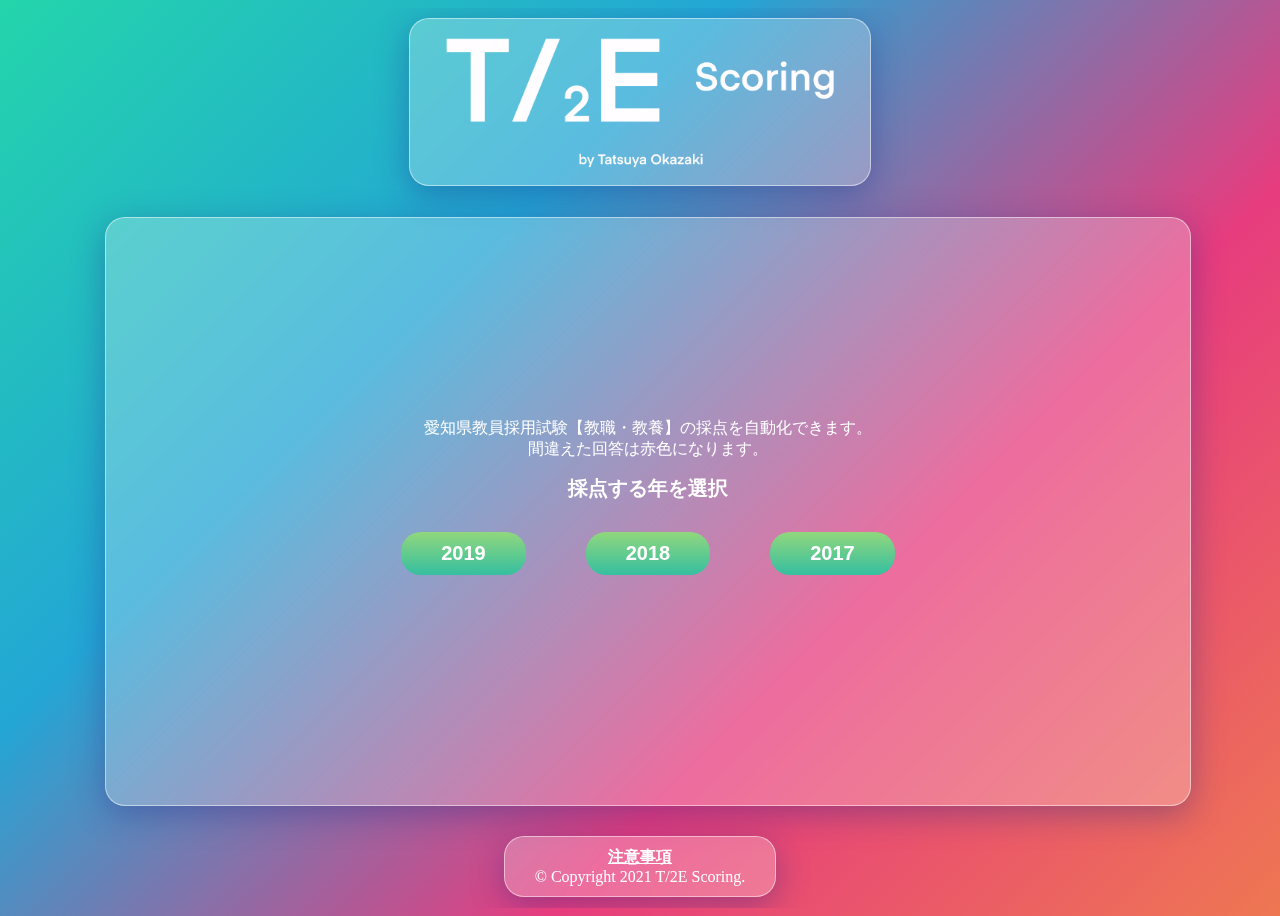
==== docs/index.html @ 24623b27 "一通りの昨日と見た目が完成した。" ====
<!DOCTYPE html>
<html lang="ja">
    <head prefix="og: http://ogp.me/ns#">
        <!-- <meta name="og:url" content="https://tatsuyaokazaki324.github.io/designtools/">
        <meta name="og:title" content="Design Tools">
        <meta name="og:image" content="https://tatsuyaokazaki324.github.io/designtools/ogp.png">
        <meta name="og:description" content="デザイン作成に便利なサイト集">
        <meta name="og:type" content="website">
        <meta name="twitter:card" content="summary_large_image"/> -->
        <!-- 文字コードとindex設定 -->
        <meta charset="UTF-8">
        <meta name=”robots” content=”noindex,nofollow,nosnippet”>
        <meta name="viewport" content="width=device-width, initial-scale=1.0, maximum-scale=1.0, minimum-scale=1.0">
        <!-- faviconの追加 -->
        <!-- <link rel="shortcut icon" type="image/x-icon" href="./favicon.png"> -->
        <title>T/2E Scoring</title>
        <link rel="stylesheet" href="./style/index/index.css">
        <!-- <script type="text/javascript" src="./js/index.js"></script> -->
    </head>
    <body id="body">
        <header id="header">
            <div id="header_frame">
                <img style="width: 400px;" src="./image/title.png">
            </div>
        </header>
        <main id="main">
            <div id="main_frame">
                <div id="form_frame">
                    <span>愛知県教員採用試験【教職・教養】の採点を自動化できます。</span>
                    <span style="margin-bottom: 15px;">間違えた回答は赤色になります。</span>
                    <span style="font-size: 20px; font-weight: 700;">採点する年を選択</span>
                    <div id="btn_frame">
                        <button class="year_btn" type="button" onclick="location.href='./scoring.html#2019'">2019</button>
                        <button class="year_btn" type="button" onclick="location.href='./scoring.html#2018'">2018</button>
                        <button class="year_btn" type="button" onclick="location.href='./scoring.html#2017'">2017</button>
                    </div>
                </div>
            </div>
        </main>
        <footer id="footer">
            <div id="footer_frame">
                <a class="anker" href="./attention.html">注意事項</a>
                © Copyright 2021 T/2E Scoring.
            </div>
        </footer>
    </body>
</html>
---- docs/style/index/index.css ----
@charset "UTF-8";
/* スクロール禁止（PC用） */
html, body {
  overflow: hidden;
}

#body {
  height: 100vh;
  background: linear-gradient(-45deg, #EE7752, #E73C7E, #23A6D5, #23D5AB);
  color: #ffffff;
}

#header {
  display: -webkit-box;
  display: -ms-flexbox;
  display: flex;
  -webkit-box-pack: center;
      -ms-flex-pack: center;
          justify-content: center;
  -webkit-box-align: center;
      -ms-flex-align: center;
          align-items: center;
}

#header #header_frame {
  padding: 10px 30px 10px 30px;
  margin: 10px 0 10px 0;
  background: rgba(255, 255, 255, 0.25);
  -webkit-box-shadow: 0 8px 32px 0 rgba(31, 38, 135, 0.37);
          box-shadow: 0 8px 32px 0 rgba(31, 38, 135, 0.37);
  backdrop-filter: blur(4px);
  -webkit-backdrop-filter: blur(4px);
  border: solid 1px rgba(255, 255, 255, 0.5);
  border-radius: 20px;
  display: -webkit-box;
  display: -ms-flexbox;
  display: flex;
  -webkit-box-pack: center;
      -ms-flex-pack: center;
          justify-content: center;
  -webkit-box-align: center;
      -ms-flex-align: center;
          align-items: center;
}

#main {
  width: 100vw;
  height: 70vh;
  display: -webkit-box;
  display: -ms-flexbox;
  display: flex;
  -webkit-box-pack: center;
      -ms-flex-pack: center;
          justify-content: center;
  -webkit-box-align: center;
      -ms-flex-align: center;
          align-items: center;
}

#main #main_frame {
  width: 80%;
  height: 90%;
  padding: 10px 30px 10px 30px;
  margin: 10px 0 10px 0;
  background: rgba(255, 255, 255, 0.25);
  -webkit-box-shadow: 0 8px 32px 0 rgba(31, 38, 135, 0.37);
          box-shadow: 0 8px 32px 0 rgba(31, 38, 135, 0.37);
  backdrop-filter: blur(4px);
  -webkit-backdrop-filter: blur(4px);
  border: solid 1px rgba(255, 255, 255, 0.5);
  border-radius: 20px;
  display: -webkit-box;
  display: -ms-flexbox;
  display: flex;
  -webkit-box-pack: center;
      -ms-flex-pack: center;
          justify-content: center;
  -webkit-box-align: center;
      -ms-flex-align: center;
          align-items: center;
}

#main #main_frame #form_frame {
  width: 70%;
  height: 90%;
  padding: 10px 30px 10px 30px;
  margin: 10px 0 10px 0;
  display: -webkit-box;
  display: -ms-flexbox;
  display: flex;
  -webkit-box-pack: center;
      -ms-flex-pack: center;
          justify-content: center;
  -webkit-box-align: center;
      -ms-flex-align: center;
          align-items: center;
  -webkit-box-orient: vertical;
  -webkit-box-direction: normal;
      -ms-flex-direction: column;
          flex-direction: column;
}

#main #main_frame #form_frame #btn_frame {
  margin: 20px;
  display: -webkit-box;
  display: -ms-flexbox;
  display: flex;
  -webkit-box-pack: center;
      -ms-flex-pack: center;
          justify-content: center;
  -webkit-box-align: center;
      -ms-flex-align: center;
          align-items: center;
  -webkit-box-orient: horizontal;
  -webkit-box-direction: normal;
      -ms-flex-direction: row;
          flex-direction: row;
}

.year_btn {
  cursor: pointer;
  color: #ffffff;
  font-size: 20px;
  font-weight: 700;
  width: auto;
  height: auto;
  padding: 10px 40px 10px 40px;
  margin: 10px 30px 10px 30px;
  border: none;
  background: -webkit-gradient(linear, left top, left bottom, from(#91d77d), to(#35bfa0));
  background: linear-gradient(#91d77d, #35bfa0);
  border-radius: 20px;
  display: -webkit-box;
  display: -ms-flexbox;
  display: flex;
  -webkit-box-pack: center;
      -ms-flex-pack: center;
          justify-content: center;
  -webkit-box-align: center;
      -ms-flex-align: center;
          align-items: center;
}

.year_btn:hover {
  background: -webkit-gradient(linear, left top, left bottom, from(#35bfa0), to(#91d77d));
  background: linear-gradient(#35bfa0, #91d77d);
}

.year_btn:focus {
  outline: 0;
}

#footer {
  display: -webkit-box;
  display: -ms-flexbox;
  display: flex;
  -webkit-box-pack: center;
      -ms-flex-pack: center;
          justify-content: center;
  -webkit-box-align: center;
      -ms-flex-align: center;
          align-items: center;
}

#footer #footer_frame {
  padding: 10px 30px 10px 30px;
  margin: 10px 0 10px 0;
  background: rgba(255, 255, 255, 0.25);
  -webkit-box-shadow: 0 8px 32px 0 rgba(31, 38, 135, 0.37);
          box-shadow: 0 8px 32px 0 rgba(31, 38, 135, 0.37);
  backdrop-filter: blur(4px);
  -webkit-backdrop-filter: blur(4px);
  border: solid 1px rgba(255, 255, 255, 0.5);
  border-radius: 20px;
  display: -webkit-box;
  display: -ms-flexbox;
  display: flex;
  -webkit-box-pack: center;
      -ms-flex-pack: center;
          justify-content: center;
  -webkit-box-align: center;
      -ms-flex-align: center;
          align-items: center;
  -webkit-box-orient: vertical;
  -webkit-box-direction: normal;
      -ms-flex-direction: column;
          flex-direction: column;
}

.anker {
  color: #ffffff;
  font-weight: 700;
}
/*# sourceMappingURL=index.css.map */
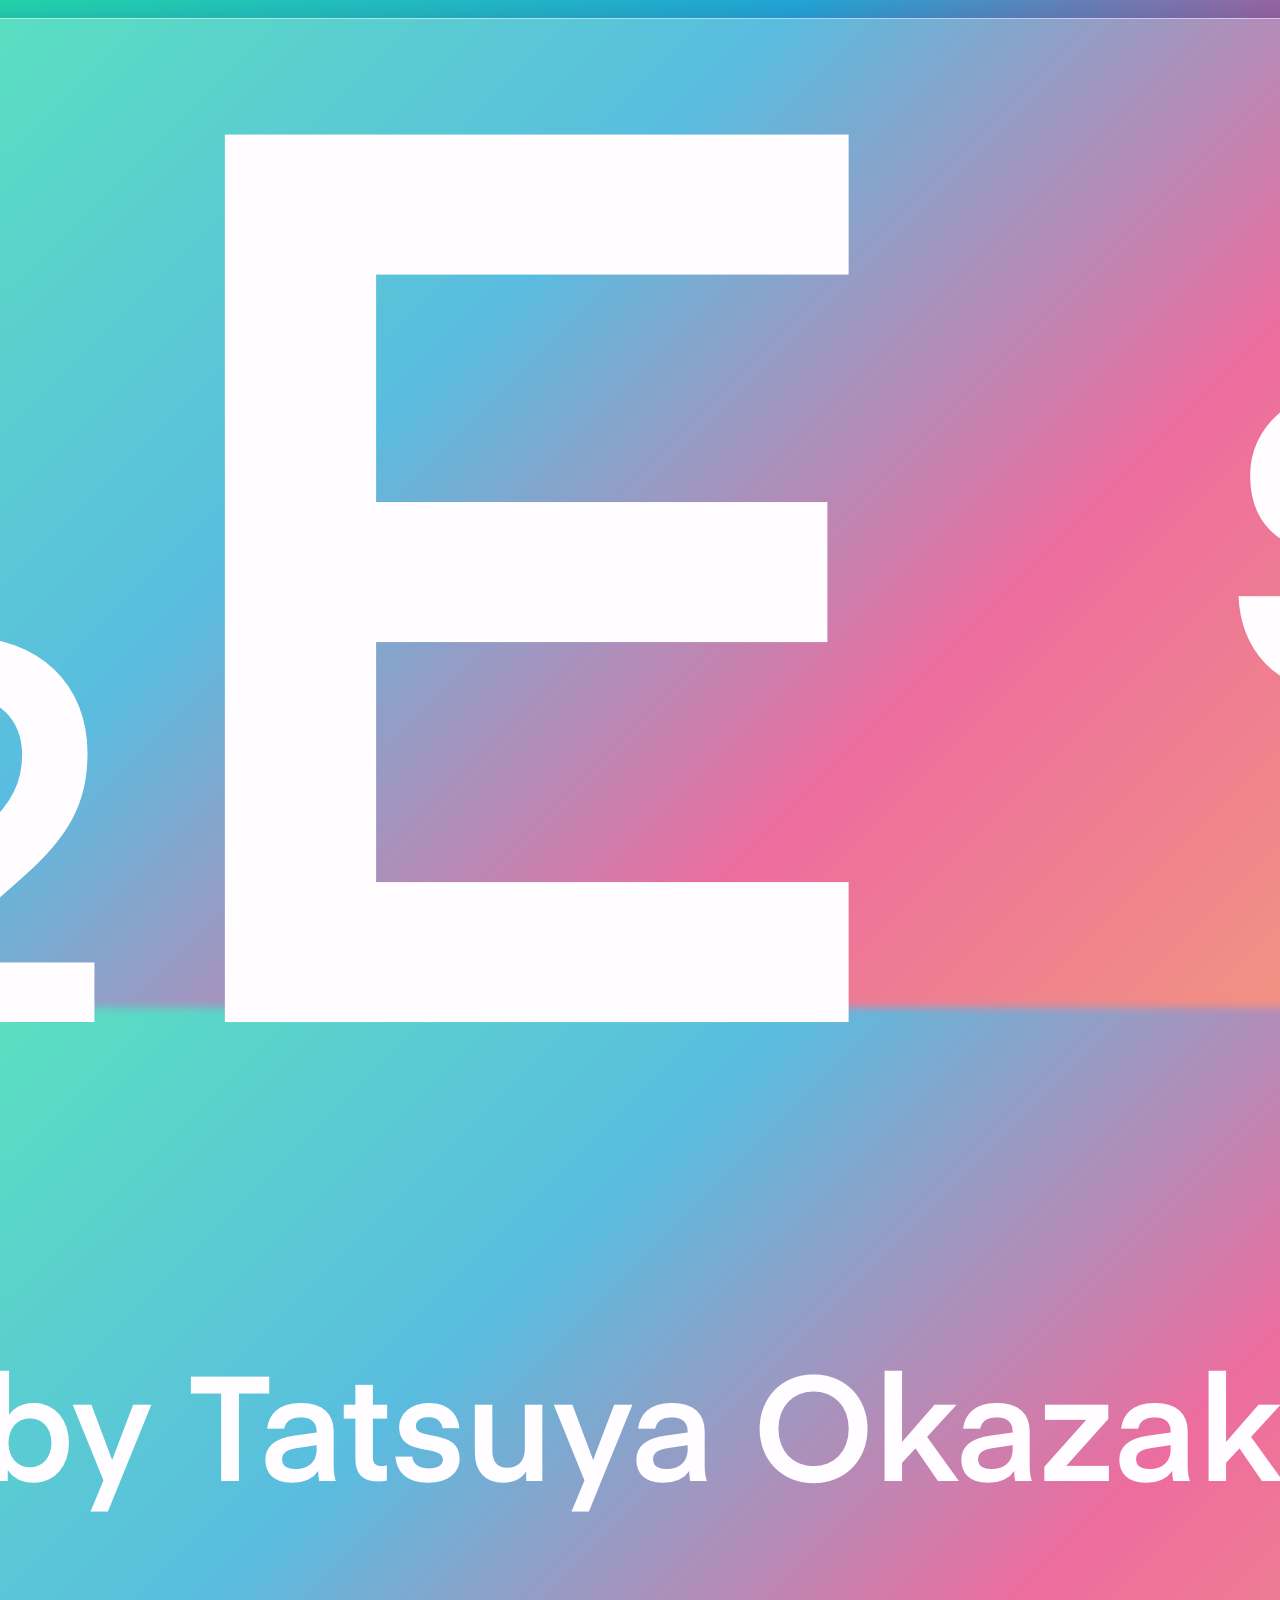
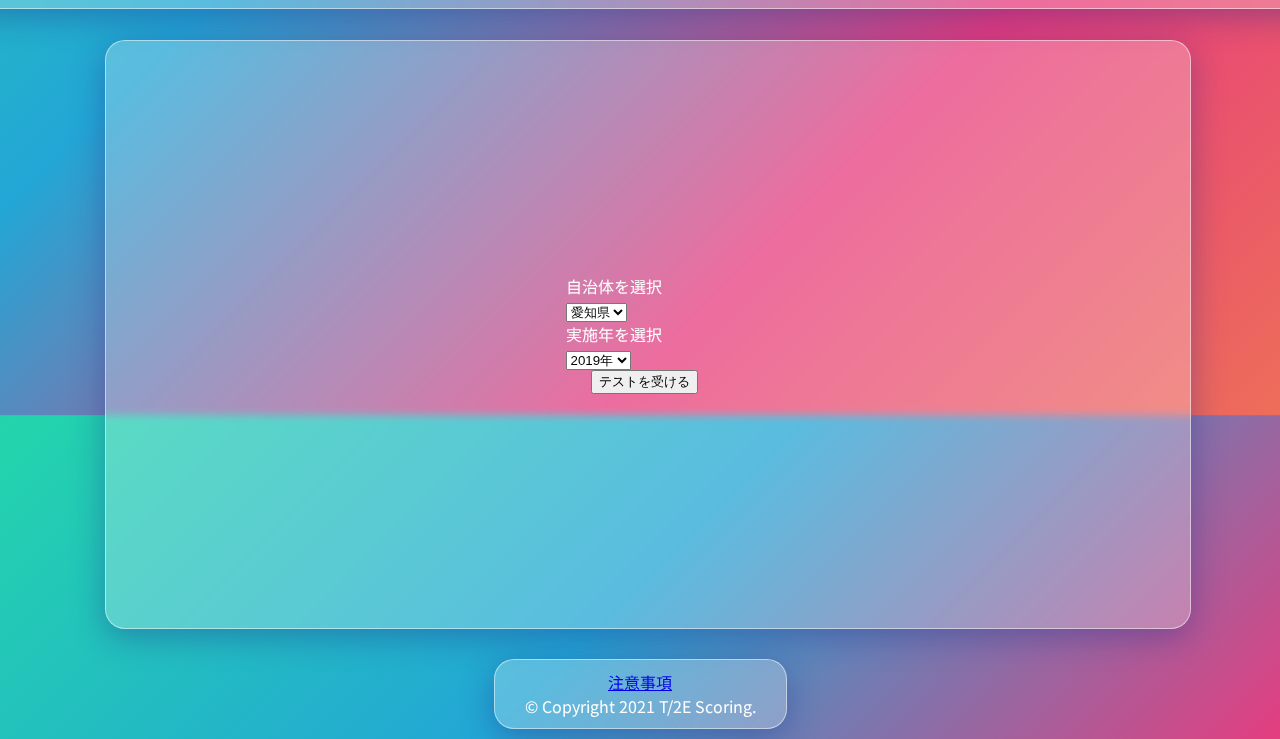
==== commit d1bd7b06: "全てを変更した。スタイルに初め、レスポンスにも全て変更をした" ====
--- a/docs/index.html
+++ b/docs/index.html
@@ -1,45 +1,53 @@
 <!DOCTYPE html>
 <html lang="ja">
     <head prefix="og: http://ogp.me/ns#">
-        <!-- <meta name="og:url" content="https://tatsuyaokazaki324.github.io/designtools/">
-        <meta name="og:title" content="Design Tools">
-        <meta name="og:image" content="https://tatsuyaokazaki324.github.io/designtools/ogp.png">
-        <meta name="og:description" content="デザイン作成に便利なサイト集">
+        <meta name="og:url" content="https://tatsuyaokazaki324.github.io/TEEScoringTools/">
+        <meta name="og:title" content="T/2E Scoring">
+        <meta name="og:image" content="https://tatsuyaokazaki324.github.io/TEEScoringTools/image/ogp.png">
+        <meta name="og:description" content="愛知県の教員採用試験【教職・教養】採点ツール">
         <meta name="og:type" content="website">
-        <meta name="twitter:card" content="summary_large_image"/> -->
+        <meta name="twitter:card" content="summary_large_image"/>
         <!-- 文字コードとindex設定 -->
         <meta charset="UTF-8">
         <meta name=”robots” content=”noindex,nofollow,nosnippet”>
         <meta name="viewport" content="width=device-width, initial-scale=1.0, maximum-scale=1.0, minimum-scale=1.0">
         <!-- faviconの追加 -->
-        <!-- <link rel="shortcut icon" type="image/x-icon" href="./favicon.png"> -->
+        <link rel="shortcut icon" type="image/x-icon" href="./image/favicon.png">
         <title>T/2E Scoring</title>
         <link rel="stylesheet" href="./style/index/index.css">
-        <!-- <script type="text/javascript" src="./js/index.js"></script> -->
     </head>
     <body id="body">
         <header id="header">
             <div id="header_frame">
-                <img style="width: 400px;" src="./image/title.png">
+                <img id="header_title" src="./image/title.png">
             </div>
         </header>
         <main id="main">
             <div id="main_frame">
-                <div id="form_frame">
-                    <span>愛知県教員採用試験【教職・教養】の採点を自動化できます。</span>
-                    <span style="margin-bottom: 15px;">間違えた回答は赤色になります。</span>
-                    <span style="font-size: 20px; font-weight: 700;">採点する年を選択</span>
-                    <div id="btn_frame">
-                        <button class="year_btn" type="button" onclick="location.href='./scoring.html#2019'">2019</button>
-                        <button class="year_btn" type="button" onclick="location.href='./scoring.html#2018'">2018</button>
-                        <button class="year_btn" type="button" onclick="location.href='./scoring.html#2017'">2017</button>
+                <form action="./scoring.html" method="GET">
+                    <div id="form_frame">
+                        <div class="select_frame">
+                            <span>自治体を選択</span>
+                            <select name="municipality" id="select_m">
+                                <option value="aichi">愛知県</option>
+                            </select>
+                        </div>
+                        <div class="select_frame">
+                            <span>実施年を選択</span>
+                            <select name="year" id="select_y">
+                                <option value="2019">2019年</option>
+                                <option value="2018">2018年</option>
+                                <option value="2017">2017年</option>
+                            </select>
+                        </div>
+                        <input id="submit_btn" type="submit" value="テストを受ける">
                     </div>
-                </div>
+                </form>
             </div>
         </main>
         <footer id="footer">
             <div id="footer_frame">
-                <a class="anker" href="./attention.html">注意事項</a>
+                <a href="./guidelines.html">注意事項</a>
                 © Copyright 2021 T/2E Scoring.
             </div>
         </footer>
--- a/docs/style/index/index.css
+++ b/docs/style/index/index.css
@@ -1,12 +1,9 @@
-@charset "UTF-8";
-/* スクロール禁止（PC用） */
-html, body {
-  overflow: hidden;
-}
-
+@import url("https://fonts.googleapis.com/css2?family=Noto+Sans+JP&display=swap");
 #body {
+  font-family: 'Noto Sans JP', sans-serif;
   height: 100vh;
   background: linear-gradient(-45deg, #EE7752, #E73C7E, #23A6D5, #23D5AB);
+  background-size: 110% 110%;
   color: #ffffff;
 }
 
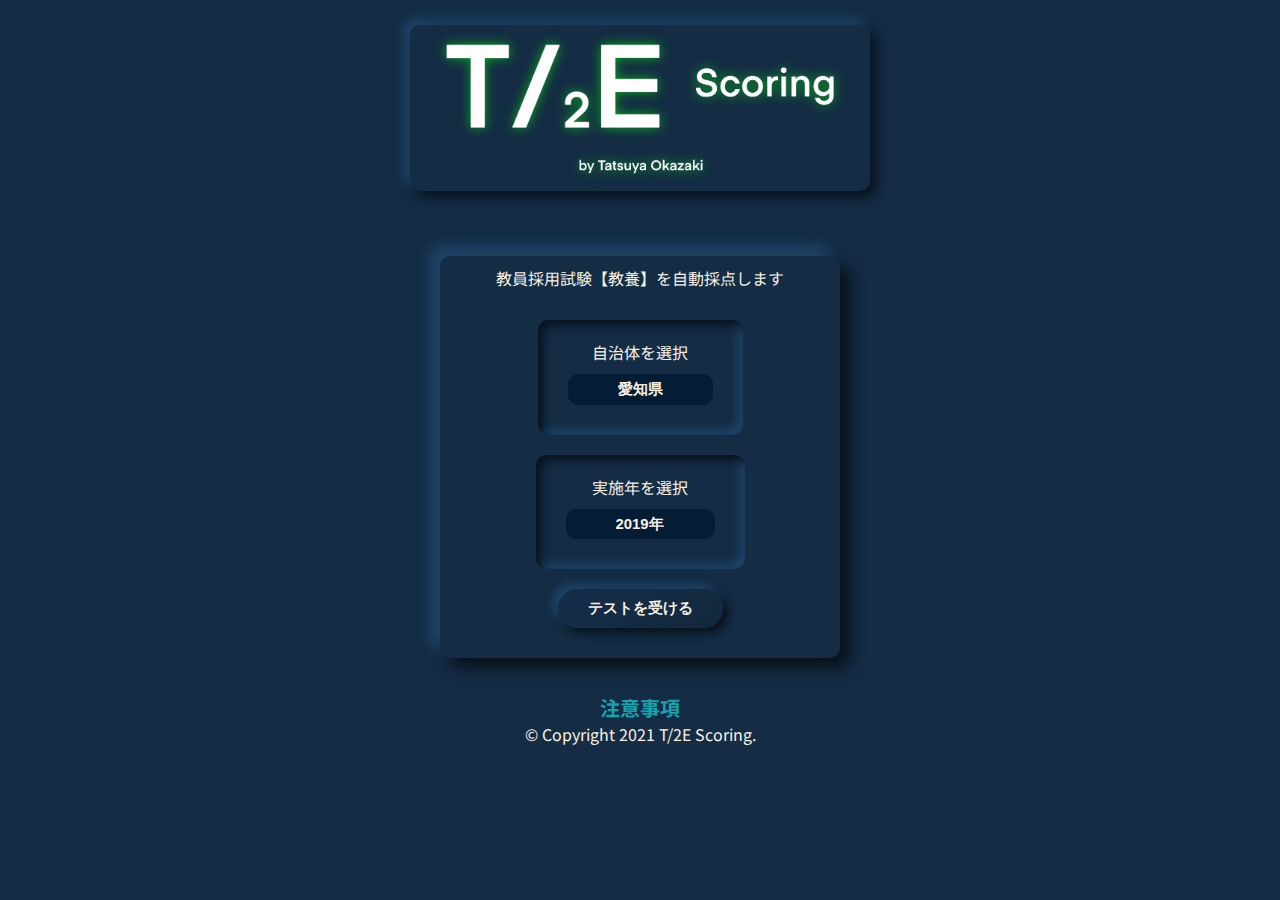
==== commit 92050b50: "リンク修正、注意事項に戻るボタンを追加した" ====
--- a/docs/index.html
+++ b/docs/index.html
@@ -18,12 +18,13 @@
     </head>
     <body id="body">
         <header id="header">
-            <div id="header_frame">
+            <a id="header_frame" href="./">
                 <img id="header_title" src="./image/title.png">
-            </div>
+            </a>
         </header>
         <main id="main">
             <div id="main_frame">
+                <span id="main_discription">教員採用試験【教養】を自動採点します</span>
                 <form action="./scoring.html" method="GET">
                     <div id="form_frame">
                         <div class="select_frame">
--- a/docs/style/index/index.css
+++ b/docs/style/index/index.css
@@ -1,13 +1,19 @@
 @import url("https://fonts.googleapis.com/css2?family=Noto+Sans+JP&display=swap");
+a {
+  text-decoration: none;
+  color: #14A4AC;
+  font-size: 20px;
+  font-weight: 700;
+}
+
 #body {
   font-family: 'Noto Sans JP', sans-serif;
-  height: 100vh;
-  background: linear-gradient(-45deg, #EE7752, #E73C7E, #23A6D5, #23D5AB);
-  background-size: 110% 110%;
-  color: #ffffff;
+  background-color: #142C44;
+  color: #F9F2E4;
 }
 
 #header {
+  margin: 25px 0 35px 0;
   display: -webkit-box;
   display: -ms-flexbox;
   display: flex;
@@ -21,133 +27,167 @@
 
 #header #header_frame {
   padding: 10px 30px 10px 30px;
-  margin: 10px 0 10px 0;
-  background: rgba(255, 255, 255, 0.25);
-  -webkit-box-shadow: 0 8px 32px 0 rgba(31, 38, 135, 0.37);
-          box-shadow: 0 8px 32px 0 rgba(31, 38, 135, 0.37);
-  backdrop-filter: blur(4px);
-  -webkit-backdrop-filter: blur(4px);
-  border: solid 1px rgba(255, 255, 255, 0.5);
+  border-radius: 10px;
+  background: #142C44;
+  -webkit-box-shadow: 6px 6px 12px #08121b, -6px -6px 12px #20466d;
+          box-shadow: 6px 6px 12px #08121b, -6px -6px 12px #20466d;
+  display: -webkit-box;
+  display: -ms-flexbox;
+  display: flex;
+  -webkit-box-pack: center;
+      -ms-flex-pack: center;
+          justify-content: center;
+  -webkit-box-align: center;
+      -ms-flex-align: center;
+          align-items: center;
+}
+
+@media screen and (max-width: 480px) {
+  #header #header_frame {
+    padding: 10px 20px 10px 20px;
+  }
+}
+
+#header #header_frame #header_title {
+  width: 400px;
+  -webkit-filter: drop-shadow(0px 0px 6px rgba(0, 255, 0, 0.6));
+          filter: drop-shadow(0px 0px 6px rgba(0, 255, 0, 0.6));
+}
+
+@media screen and (max-width: 480px) {
+  #header #header_frame #header_title {
+    width: 300px;
+  }
+}
+
+#main {
+  margin: 65px 0 35px 0;
+  display: -webkit-box;
+  display: -ms-flexbox;
+  display: flex;
+  -webkit-box-pack: center;
+      -ms-flex-pack: center;
+          justify-content: center;
+  -webkit-box-align: center;
+      -ms-flex-align: center;
+          align-items: center;
+}
+
+#main #main_frame {
+  width: 90%;
+  max-width: 400px;
+  border-radius: 10px;
+  background: #142C44;
+  -webkit-box-shadow: 10px 10px 15px #08121b, -10px -10px 15px #20466d;
+          box-shadow: 10px 10px 15px #08121b, -10px -10px 15px #20466d;
+  display: -webkit-box;
+  display: -ms-flexbox;
+  display: flex;
+  -webkit-box-pack: center;
+      -ms-flex-pack: center;
+          justify-content: center;
+  -webkit-box-align: center;
+      -ms-flex-align: center;
+          align-items: center;
+  -webkit-box-orient: vertical;
+  -webkit-box-direction: normal;
+      -ms-flex-direction: column;
+          flex-direction: column;
+}
+
+#main #main_frame #main_discription {
+  margin-top: 10px;
+}
+
+#main #main_frame #form_frame {
+  padding: 20px;
+  display: -webkit-box;
+  display: -ms-flexbox;
+  display: flex;
+  -webkit-box-pack: center;
+      -ms-flex-pack: center;
+          justify-content: center;
+  -webkit-box-align: center;
+      -ms-flex-align: center;
+          align-items: center;
+  -webkit-box-orient: vertical;
+  -webkit-box-direction: normal;
+      -ms-flex-direction: column;
+          flex-direction: column;
+}
+
+#main #main_frame #form_frame .select_frame {
+  margin: 10px;
+  padding: 20px;
+  border-radius: 10px;
+  background: #142C44;
+  -webkit-box-shadow: inset 5px 5px 10px #08121b, inset -5px -5px 10px #20466d;
+          box-shadow: inset 5px 5px 10px #08121b, inset -5px -5px 10px #20466d;
+  display: -webkit-box;
+  display: -ms-flexbox;
+  display: flex;
+  -webkit-box-pack: center;
+      -ms-flex-pack: center;
+          justify-content: center;
+  -webkit-box-align: center;
+      -ms-flex-align: center;
+          align-items: center;
+  -webkit-box-orient: vertical;
+  -webkit-box-direction: normal;
+      -ms-flex-direction: column;
+          flex-direction: column;
+}
+
+#main #main_frame #form_frame .select_frame select::-ms-expand {
+  display: none;
+}
+
+#main #main_frame #form_frame .select_frame select {
+  cursor: pointer;
+  -webkit-appearance: none;
+  -moz-appearance: none;
+  appearance: none;
+  margin: 10px;
+  padding: 7px 50px 7px 50px;
+  font-size: 93%;
+  font-weight: 600;
+  line-height: 1.1em;
+  border-radius: 10px;
+  border: none;
+  background-color: #041C34;
+  color: #F9F2E4;
+}
+
+#main #main_frame #form_frame .select_frame select:focus {
+  outline: 0;
+}
+
+#main #main_frame #form_frame #submit_btn {
+  cursor: pointer;
+  margin: 10px;
+  padding: 10px 30px 10px 30px;
+  border: none;
   border-radius: 20px;
-  display: -webkit-box;
-  display: -ms-flexbox;
-  display: flex;
-  -webkit-box-pack: center;
-      -ms-flex-pack: center;
-          justify-content: center;
-  -webkit-box-align: center;
-      -ms-flex-align: center;
-          align-items: center;
-}
-
-#main {
-  width: 100vw;
-  height: 70vh;
-  display: -webkit-box;
-  display: -ms-flexbox;
-  display: flex;
-  -webkit-box-pack: center;
-      -ms-flex-pack: center;
-          justify-content: center;
-  -webkit-box-align: center;
-      -ms-flex-align: center;
-          align-items: center;
-}
-
-#main #main_frame {
-  width: 80%;
-  height: 90%;
-  padding: 10px 30px 10px 30px;
-  margin: 10px 0 10px 0;
-  background: rgba(255, 255, 255, 0.25);
-  -webkit-box-shadow: 0 8px 32px 0 rgba(31, 38, 135, 0.37);
-          box-shadow: 0 8px 32px 0 rgba(31, 38, 135, 0.37);
-  backdrop-filter: blur(4px);
-  -webkit-backdrop-filter: blur(4px);
-  border: solid 1px rgba(255, 255, 255, 0.5);
-  border-radius: 20px;
-  display: -webkit-box;
-  display: -ms-flexbox;
-  display: flex;
-  -webkit-box-pack: center;
-      -ms-flex-pack: center;
-          justify-content: center;
-  -webkit-box-align: center;
-      -ms-flex-align: center;
-          align-items: center;
-}
-
-#main #main_frame #form_frame {
-  width: 70%;
-  height: 90%;
-  padding: 10px 30px 10px 30px;
-  margin: 10px 0 10px 0;
-  display: -webkit-box;
-  display: -ms-flexbox;
-  display: flex;
-  -webkit-box-pack: center;
-      -ms-flex-pack: center;
-          justify-content: center;
-  -webkit-box-align: center;
-      -ms-flex-align: center;
-          align-items: center;
-  -webkit-box-orient: vertical;
-  -webkit-box-direction: normal;
-      -ms-flex-direction: column;
-          flex-direction: column;
-}
-
-#main #main_frame #form_frame #btn_frame {
-  margin: 20px;
-  display: -webkit-box;
-  display: -ms-flexbox;
-  display: flex;
-  -webkit-box-pack: center;
-      -ms-flex-pack: center;
-          justify-content: center;
-  -webkit-box-align: center;
-      -ms-flex-align: center;
-          align-items: center;
-  -webkit-box-orient: horizontal;
-  -webkit-box-direction: normal;
-      -ms-flex-direction: row;
-          flex-direction: row;
-}
-
-.year_btn {
-  cursor: pointer;
-  color: #ffffff;
-  font-size: 20px;
-  font-weight: 700;
-  width: auto;
-  height: auto;
-  padding: 10px 40px 10px 40px;
-  margin: 10px 30px 10px 30px;
-  border: none;
-  background: -webkit-gradient(linear, left top, left bottom, from(#91d77d), to(#35bfa0));
-  background: linear-gradient(#91d77d, #35bfa0);
-  border-radius: 20px;
-  display: -webkit-box;
-  display: -ms-flexbox;
-  display: flex;
-  -webkit-box-pack: center;
-      -ms-flex-pack: center;
-          justify-content: center;
-  -webkit-box-align: center;
-      -ms-flex-align: center;
-          align-items: center;
-}
-
-.year_btn:hover {
-  background: -webkit-gradient(linear, left top, left bottom, from(#35bfa0), to(#91d77d));
-  background: linear-gradient(#35bfa0, #91d77d);
-}
-
-.year_btn:focus {
+  background: linear-gradient(145deg, #152f49, #12283d);
+  -webkit-box-shadow: 5px 5px 10px #08121b, -5px -5px 10px #20466d;
+          box-shadow: 5px 5px 10px #08121b, -5px -5px 10px #20466d;
+  color: #F9F2E4;
+  font-size: 93%;
+  font-weight: 600;
+}
+
+#main #main_frame #form_frame #submit_btn:hover {
+  background: #142C44;
+  -webkit-box-shadow: inset 5px 5px 10px #08121b, inset -5px -5px 10px #20466d;
+          box-shadow: inset 5px 5px 10px #08121b, inset -5px -5px 10px #20466d;
+}
+
+#main #main_frame #form_frame #submit_btn:focus {
   outline: 0;
 }
 
 #footer {
+  margin-bottom: 20px;
   display: -webkit-box;
   display: -ms-flexbox;
   display: flex;
@@ -160,32 +200,18 @@
 }
 
 #footer #footer_frame {
-  padding: 10px 30px 10px 30px;
-  margin: 10px 0 10px 0;
-  background: rgba(255, 255, 255, 0.25);
-  -webkit-box-shadow: 0 8px 32px 0 rgba(31, 38, 135, 0.37);
-          box-shadow: 0 8px 32px 0 rgba(31, 38, 135, 0.37);
-  backdrop-filter: blur(4px);
-  -webkit-backdrop-filter: blur(4px);
-  border: solid 1px rgba(255, 255, 255, 0.5);
-  border-radius: 20px;
-  display: -webkit-box;
-  display: -ms-flexbox;
-  display: flex;
-  -webkit-box-pack: center;
-      -ms-flex-pack: center;
-          justify-content: center;
-  -webkit-box-align: center;
-      -ms-flex-align: center;
-          align-items: center;
-  -webkit-box-orient: vertical;
-  -webkit-box-direction: normal;
-      -ms-flex-direction: column;
-          flex-direction: column;
-}
-
-.anker {
-  color: #ffffff;
-  font-weight: 700;
+  display: -webkit-box;
+  display: -ms-flexbox;
+  display: flex;
+  -webkit-box-pack: center;
+      -ms-flex-pack: center;
+          justify-content: center;
+  -webkit-box-align: center;
+      -ms-flex-align: center;
+          align-items: center;
+  -webkit-box-orient: vertical;
+  -webkit-box-direction: normal;
+      -ms-flex-direction: column;
+          flex-direction: column;
 }
 /*# sourceMappingURL=index.css.map */